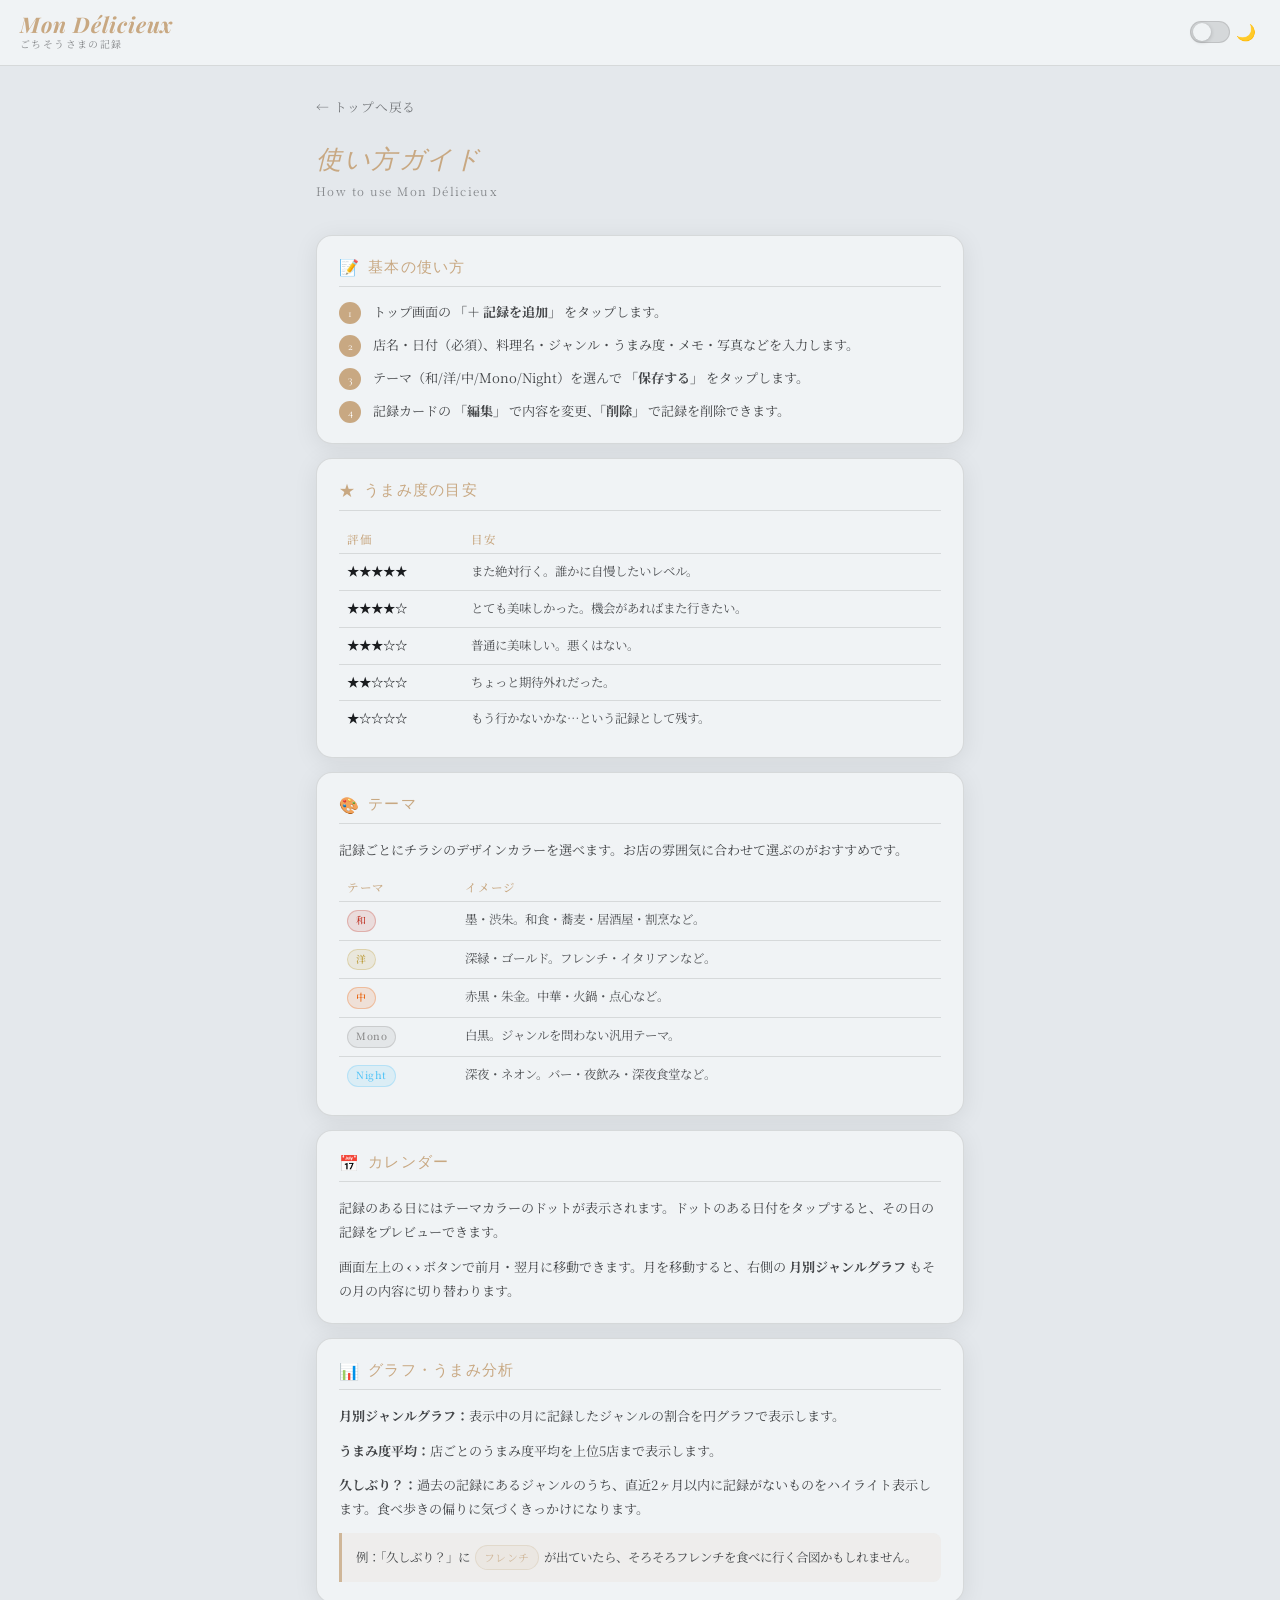
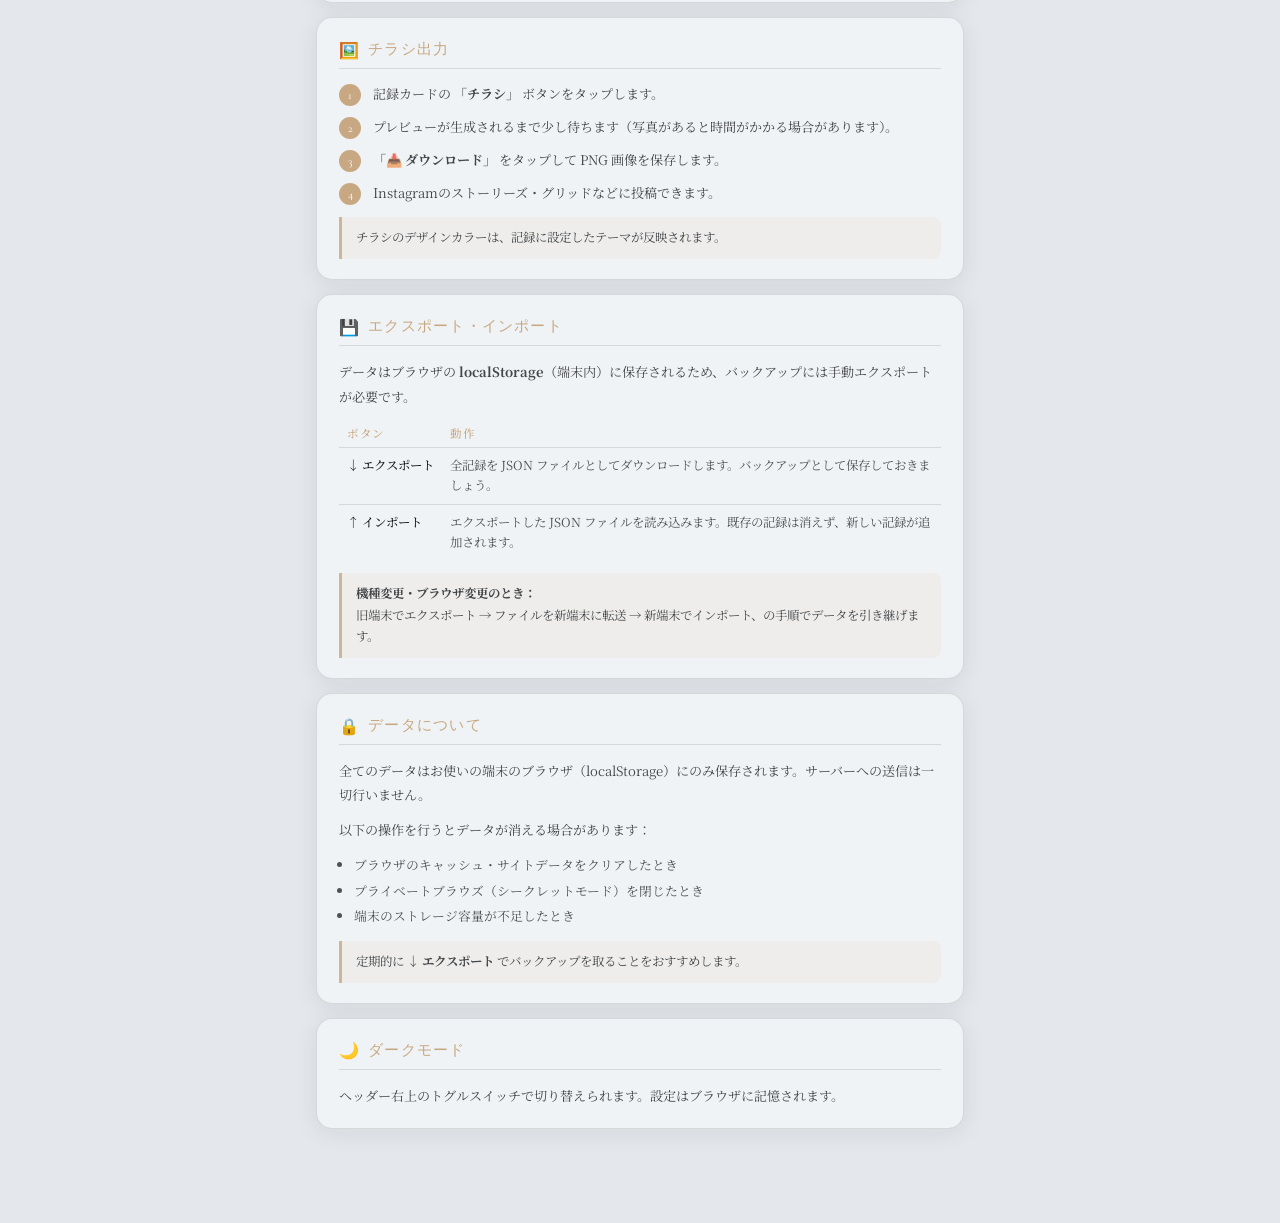
==== help.html @ e021557d "feat: ヘルプページ追加 + ヘッダーに「使い方」リンク help.html: 全機能の使い方ガイド（8セクション） index.html: ヘッダー右上に「使い方」リンク追加  Co-Autho" ====
<!DOCTYPE html>
<html lang="ja" data-theme="light">
<head>
  <meta charset="UTF-8">
  <meta name="viewport" content="width=device-width, initial-scale=1.0, maximum-scale=1.0">
  <title>使い方 — Mon Délicieux</title>
  <link rel="preconnect" href="https://fonts.googleapis.com">
  <link rel="preconnect" href="https://fonts.gstatic.com" crossorigin>
  <link href="https://fonts.googleapis.com/css2?family=Noto+Serif+JP:wght@300;400;500;700&family=Playfair+Display:ital,wght@0,400;0,700;1,400&family=Cormorant+Garamond:wght@300;400&display=swap" rel="stylesheet">
  <link rel="stylesheet" href="style.css">
  <style>
    .help-main {
      max-width: 680px;
      margin: 0 auto;
      padding: 28px 16px 80px;
    }

    .help-back {
      display: inline-flex;
      align-items: center;
      gap: 6px;
      font-size: 0.8rem;
      color: var(--text);
      opacity: 0.55;
      text-decoration: none;
      letter-spacing: 0.06em;
      margin-bottom: 24px;
      transition: opacity 0.2s;
    }

    .help-back:hover { opacity: 1; }

    .help-page-title {
      font-family: var(--font-display);
      font-size: 1.6rem;
      font-weight: 400;
      font-style: italic;
      color: var(--accent);
      letter-spacing: 0.06em;
      margin-bottom: 6px;
    }

    .help-page-sub {
      font-size: 0.72rem;
      color: var(--text);
      opacity: 0.45;
      letter-spacing: 0.12em;
      margin-bottom: 36px;
    }

    .help-section {
      background: var(--surface);
      border-radius: var(--radius);
      border: 1px solid var(--border);
      box-shadow: var(--shadow);
      padding: 20px 22px;
      margin-bottom: 14px;
      transition: background 0.2s;
    }

    .help-section-title {
      font-family: var(--font-display);
      font-size: 0.95rem;
      font-weight: 400;
      color: var(--accent);
      letter-spacing: 0.08em;
      margin-bottom: 14px;
      padding-bottom: 8px;
      border-bottom: 1px solid var(--border);
      display: flex;
      align-items: center;
      gap: 8px;
    }

    .help-section-icon {
      font-size: 1rem;
    }

    .help-p {
      font-size: 0.82rem;
      line-height: 1.85;
      color: var(--text);
      opacity: 0.8;
      margin-bottom: 10px;
    }

    .help-p:last-child { margin-bottom: 0; }

    .help-steps {
      list-style: none;
      display: flex;
      flex-direction: column;
      gap: 10px;
    }

    .help-step {
      display: flex;
      gap: 12px;
      align-items: flex-start;
    }

    .step-num {
      flex-shrink: 0;
      width: 22px;
      height: 22px;
      background: var(--accent);
      color: #fff;
      border-radius: 50%;
      display: flex;
      align-items: center;
      justify-content: center;
      font-family: var(--font-num);
      font-size: 0.72rem;
      margin-top: 1px;
    }

    .step-text {
      font-size: 0.82rem;
      line-height: 1.75;
      color: var(--text);
      opacity: 0.8;
    }

    .help-table {
      width: 100%;
      border-collapse: collapse;
      font-size: 0.78rem;
      margin-top: 4px;
    }

    .help-table th {
      text-align: left;
      font-weight: 500;
      color: var(--accent);
      padding: 6px 8px;
      border-bottom: 1px solid var(--border);
      letter-spacing: 0.06em;
      font-size: 0.72rem;
    }

    .help-table td {
      padding: 8px 8px;
      border-bottom: 1px solid var(--border);
      color: var(--text);
      opacity: 0.75;
      line-height: 1.6;
      vertical-align: top;
    }

    .help-table tr:last-child td { border-bottom: none; }

    .help-table td:first-child {
      font-weight: 500;
      opacity: 1;
      white-space: nowrap;
    }

    .help-badge {
      display: inline-block;
      font-size: 0.62rem;
      padding: 2px 8px;
      border-radius: 20px;
      letter-spacing: 0.06em;
      font-weight: 500;
      vertical-align: middle;
    }

    .help-note {
      background: rgba(200, 168, 130, 0.1);
      border-left: 3px solid var(--accent);
      border-radius: 0 var(--radius-sm) var(--radius-sm) 0;
      padding: 10px 14px;
      font-size: 0.78rem;
      line-height: 1.75;
      color: var(--text);
      opacity: 0.8;
      margin-top: 12px;
    }

    .help-tag {
      display: inline-block;
      background: rgba(200, 168, 130, 0.12);
      border: 1px solid rgba(200, 168, 130, 0.3);
      color: var(--accent);
      border-radius: 20px;
      padding: 2px 8px;
      font-size: 0.68rem;
      letter-spacing: 0.04em;
      margin: 2px;
    }
  </style>
</head>
<body>

  <!-- ヘッダー -->
  <header class="app-header">
    <div class="header-logo">
      <span class="logo-main">Mon Délicieux</span>
      <span class="logo-sub">ごちそうさまの記録</span>
    </div>
    <button class="dark-toggle" id="dark-toggle" aria-label="ダークモード切替">
      <span class="toggle-track"><span class="toggle-thumb"></span></span>
      <span class="toggle-icon" id="toggle-icon">🌙</span>
    </button>
  </header>

  <main class="help-main">

    <a href="index.html" class="help-back">← トップへ戻る</a>

    <h1 class="help-page-title">使い方ガイド</h1>
    <p class="help-page-sub">How to use Mon Délicieux</p>

    <!-- 基本の使い方 -->
    <div class="help-section">
      <h2 class="help-section-title">
        <span class="help-section-icon">📝</span> 基本の使い方
      </h2>
      <ol class="help-steps">
        <li class="help-step">
          <span class="step-num">1</span>
          <span class="step-text">トップ画面の <strong>「＋ 記録を追加」</strong> をタップします。</span>
        </li>
        <li class="help-step">
          <span class="step-num">2</span>
          <span class="step-text">店名・日付（必須）、料理名・ジャンル・うまみ度・メモ・写真などを入力します。</span>
        </li>
        <li class="help-step">
          <span class="step-num">3</span>
          <span class="step-text">テーマ（和/洋/中/Mono/Night）を選んで <strong>「保存する」</strong> をタップします。</span>
        </li>
        <li class="help-step">
          <span class="step-num">4</span>
          <span class="step-text">記録カードの <strong>「編集」</strong> で内容を変更、<strong>「削除」</strong> で記録を削除できます。</span>
        </li>
      </ol>
    </div>

    <!-- うまみ度 -->
    <div class="help-section">
      <h2 class="help-section-title">
        <span class="help-section-icon">★</span> うまみ度の目安
      </h2>
      <table class="help-table">
        <thead>
          <tr>
            <th>評価</th>
            <th>目安</th>
          </tr>
        </thead>
        <tbody>
          <tr>
            <td>★★★★★</td>
            <td>また絶対行く。誰かに自慢したいレベル。</td>
          </tr>
          <tr>
            <td>★★★★☆</td>
            <td>とても美味しかった。機会があればまた行きたい。</td>
          </tr>
          <tr>
            <td>★★★☆☆</td>
            <td>普通に美味しい。悪くはない。</td>
          </tr>
          <tr>
            <td>★★☆☆☆</td>
            <td>ちょっと期待外れだった。</td>
          </tr>
          <tr>
            <td>★☆☆☆☆</td>
            <td>もう行かないかな…という記録として残す。</td>
          </tr>
        </tbody>
      </table>
    </div>

    <!-- テーマ -->
    <div class="help-section">
      <h2 class="help-section-title">
        <span class="help-section-icon">🎨</span> テーマ
      </h2>
      <p class="help-p">記録ごとにチラシのデザインカラーを選べます。お店の雰囲気に合わせて選ぶのがおすすめです。</p>
      <table class="help-table">
        <thead>
          <tr><th>テーマ</th><th>イメージ</th></tr>
        </thead>
        <tbody>
          <tr>
            <td><span class="help-badge badge-wa">和</span></td>
            <td>墨・渋朱。和食・蕎麦・居酒屋・割烹など。</td>
          </tr>
          <tr>
            <td><span class="help-badge badge-yo">洋</span></td>
            <td>深緑・ゴールド。フレンチ・イタリアンなど。</td>
          </tr>
          <tr>
            <td><span class="help-badge badge-chu">中</span></td>
            <td>赤黒・朱金。中華・火鍋・点心など。</td>
          </tr>
          <tr>
            <td><span class="help-badge badge-mono">Mono</span></td>
            <td>白黒。ジャンルを問わない汎用テーマ。</td>
          </tr>
          <tr>
            <td><span class="help-badge badge-night">Night</span></td>
            <td>深夜・ネオン。バー・夜飲み・深夜食堂など。</td>
          </tr>
        </tbody>
      </table>
    </div>

    <!-- カレンダー -->
    <div class="help-section">
      <h2 class="help-section-title">
        <span class="help-section-icon">📅</span> カレンダー
      </h2>
      <p class="help-p">記録のある日にはテーマカラーのドットが表示されます。ドットのある日付をタップすると、その日の記録をプレビューできます。</p>
      <p class="help-p">画面左上の <strong>‹ ›</strong> ボタンで前月・翌月に移動できます。月を移動すると、右側の <strong>月別ジャンルグラフ</strong> もその月の内容に切り替わります。</p>
    </div>

    <!-- グラフ・分析 -->
    <div class="help-section">
      <h2 class="help-section-title">
        <span class="help-section-icon">📊</span> グラフ・うまみ分析
      </h2>
      <p class="help-p"><strong>月別ジャンルグラフ：</strong>表示中の月に記録したジャンルの割合を円グラフで表示します。</p>
      <p class="help-p"><strong>うまみ度平均：</strong>店ごとのうまみ度平均を上位5店まで表示します。</p>
      <p class="help-p"><strong>久しぶり？：</strong>過去の記録にあるジャンルのうち、直近2ヶ月以内に記録がないものをハイライト表示します。食べ歩きの偏りに気づくきっかけになります。</p>
      <div class="help-note">
        例：「久しぶり？」に <span class="help-tag">フレンチ</span> が出ていたら、そろそろフレンチを食べに行く合図かもしれません。
      </div>
    </div>

    <!-- チラシ出力 -->
    <div class="help-section">
      <h2 class="help-section-title">
        <span class="help-section-icon">🖼️</span> チラシ出力
      </h2>
      <ol class="help-steps">
        <li class="help-step">
          <span class="step-num">1</span>
          <span class="step-text">記録カードの <strong>「チラシ」</strong> ボタンをタップします。</span>
        </li>
        <li class="help-step">
          <span class="step-num">2</span>
          <span class="step-text">プレビューが生成されるまで少し待ちます（写真があると時間がかかる場合があります）。</span>
        </li>
        <li class="help-step">
          <span class="step-num">3</span>
          <span class="step-text"><strong>「📥 ダウンロード」</strong> をタップして PNG 画像を保存します。</span>
        </li>
        <li class="help-step">
          <span class="step-num">4</span>
          <span class="step-text">Instagramのストーリーズ・グリッドなどに投稿できます。</span>
        </li>
      </ol>
      <div class="help-note">
        チラシのデザインカラーは、記録に設定したテーマが反映されます。
      </div>
    </div>

    <!-- エクスポート・インポート -->
    <div class="help-section">
      <h2 class="help-section-title">
        <span class="help-section-icon">💾</span> エクスポート・インポート
      </h2>
      <p class="help-p">データはブラウザの <strong>localStorage</strong>（端末内）に保存されるため、バックアップには手動エクスポートが必要です。</p>
      <table class="help-table">
        <thead>
          <tr><th>ボタン</th><th>動作</th></tr>
        </thead>
        <tbody>
          <tr>
            <td>↓ エクスポート</td>
            <td>全記録を JSON ファイルとしてダウンロードします。バックアップとして保存しておきましょう。</td>
          </tr>
          <tr>
            <td>↑ インポート</td>
            <td>エクスポートした JSON ファイルを読み込みます。既存の記録は消えず、新しい記録が追加されます。</td>
          </tr>
        </tbody>
      </table>
      <div class="help-note">
        <strong>機種変更・ブラウザ変更のとき：</strong><br>
        旧端末でエクスポート → ファイルを新端末に転送 → 新端末でインポート、の手順でデータを引き継げます。
      </div>
    </div>

    <!-- データについて -->
    <div class="help-section">
      <h2 class="help-section-title">
        <span class="help-section-icon">🔒</span> データについて
      </h2>
      <p class="help-p">全てのデータはお使いの端末のブラウザ（localStorage）にのみ保存されます。サーバーへの送信は一切行いません。</p>
      <p class="help-p">以下の操作を行うとデータが消える場合があります：</p>
      <ul style="font-size:0.8rem;line-height:2;padding-left:1.2em;color:var(--text);opacity:0.75;margin-bottom:8px">
        <li>ブラウザのキャッシュ・サイトデータをクリアしたとき</li>
        <li>プライベートブラウズ（シークレットモード）を閉じたとき</li>
        <li>端末のストレージ容量が不足したとき</li>
      </ul>
      <div class="help-note">
        定期的に <strong>↓ エクスポート</strong> でバックアップを取ることをおすすめします。
      </div>
    </div>

    <!-- ダークモード -->
    <div class="help-section">
      <h2 class="help-section-title">
        <span class="help-section-icon">🌙</span> ダークモード
      </h2>
      <p class="help-p">ヘッダー右上のトグルスイッチで切り替えられます。設定はブラウザに記憶されます。</p>
    </div>

  </main>

  <script>
    (function () {
      const THEME_KEY = 'mondelicieux_theme';
      function applyTheme(mode) {
        document.documentElement.dataset.theme = mode;
        document.getElementById('toggle-icon').textContent = mode === 'dark' ? '☀️' : '🌙';
        localStorage.setItem(THEME_KEY, mode);
      }
      applyTheme(localStorage.getItem(THEME_KEY) || 'light');
      document.getElementById('dark-toggle').addEventListener('click', () => {
        const current = document.documentElement.dataset.theme || 'light';
        applyTheme(current === 'light' ? 'dark' : 'light');
      });
    })();
  </script>

</body>
</html>
---- style.css ----
/* ============================================================
   Mon Délicieux — style.css
   ============================================================ */

/* === Reset & Base === */
*, *::before, *::after {
  box-sizing: border-box;
  margin: 0;
  padding: 0;
}

:root {
  --bg:       #e4e8ec;
  --surface:  #f0f3f5;
  --text:     #1a1c1f;
  --accent:   #c8a882;
  --border:   rgba(26, 28, 31, 0.12);
  --shadow:   0 4px 24px rgba(26, 28, 31, 0.08);
  --radius:   16px;
  --radius-sm: 8px;
  --font-body:    'Noto Serif JP', 'Hiragino Mincho ProN', serif;
  --font-display: 'Playfair Display', Georgia, serif;
  --font-num:     'Cormorant Garamond', Georgia, serif;
  --transition:   0.2s ease;
}

[data-theme="dark"] {
  --bg:       #1a1c1f;
  --surface:  #23262a;
  --text:     #e4e8ec;
  --accent:   #c8a882;
  --border:   rgba(228, 232, 236, 0.12);
  --shadow:   0 4px 24px rgba(0, 0, 0, 0.32);
}

html {
  scroll-behavior: smooth;
}

body {
  font-family: var(--font-body);
  background: var(--bg);
  color: var(--text);
  min-height: 100vh;
  transition: background var(--transition), color var(--transition);
  -webkit-font-smoothing: antialiased;
  -moz-osx-font-smoothing: grayscale;
}

/* === Header === */
.app-header {
  position: sticky;
  top: 0;
  z-index: 100;
  display: flex;
  align-items: center;
  justify-content: space-between;
  padding: 14px 20px;
  background: var(--surface);
  border-bottom: 1px solid var(--border);
  backdrop-filter: blur(12px);
  -webkit-backdrop-filter: blur(12px);
  transition: background var(--transition);
}

.header-logo {
  display: flex;
  flex-direction: column;
  gap: 1px;
}

.logo-main {
  font-family: var(--font-display);
  font-size: 1.35rem;
  font-weight: 700;
  letter-spacing: 0.04em;
  color: var(--accent);
  line-height: 1;
  font-style: italic;
}

.logo-sub {
  font-size: 0.62rem;
  letter-spacing: 0.14em;
  color: var(--text);
  opacity: 0.5;
}

/* === Dark Mode Toggle === */
.dark-toggle {
  display: flex;
  align-items: center;
  gap: 6px;
  background: none;
  border: none;
  cursor: pointer;
  padding: 4px;
}

.toggle-track {
  display: inline-flex;
  align-items: center;
  width: 40px;
  height: 22px;
  background: var(--border);
  border-radius: 11px;
  padding: 2px;
  transition: background var(--transition);
  border: 1px solid var(--border);
}

[data-theme="dark"] .toggle-track {
  background: var(--accent);
}

.toggle-thumb {
  width: 18px;
  height: 18px;
  background: var(--surface);
  border-radius: 50%;
  transition: transform var(--transition);
  box-shadow: 0 1px 4px rgba(0, 0, 0, 0.2);
}

[data-theme="dark"] .toggle-thumb {
  transform: translateX(18px);
}

.toggle-icon {
  font-size: 1rem;
}

/* === Main === */
.app-main {
  max-width: 760px;
  margin: 0 auto;
  padding: 20px 16px 80px;
}

/* === CTA Bar === */
.cta-bar {
  display: flex;
  align-items: center;
  justify-content: space-between;
  margin-bottom: 20px;
  gap: 12px;
  flex-wrap: wrap;
}

.data-actions {
  display: flex;
  gap: 8px;
}

/* === Buttons === */
.btn-primary {
  background: var(--accent);
  color: #fff;
  border: none;
  border-radius: var(--radius-sm);
  padding: 11px 22px;
  font-family: var(--font-body);
  font-size: 0.88rem;
  cursor: pointer;
  letter-spacing: 0.06em;
  font-weight: 500;
  transition: opacity var(--transition), transform var(--transition);
}

.btn-primary:hover  { opacity: 0.88; transform: translateY(-1px); }
.btn-primary:active { transform: translateY(0); opacity: 1; }

.btn-ghost {
  background: transparent;
  color: var(--text);
  border: 1px solid var(--border);
  border-radius: var(--radius-sm);
  padding: 8px 14px;
  font-family: var(--font-body);
  font-size: 0.8rem;
  cursor: pointer;
  letter-spacing: 0.04em;
  transition: background var(--transition);
}

.btn-ghost:hover { background: var(--border); }

.btn-danger {
  background: #c0392b;
  color: #fff;
  border: none;
  border-radius: var(--radius-sm);
  padding: 11px 22px;
  font-family: var(--font-body);
  font-size: 0.88rem;
  cursor: pointer;
  letter-spacing: 0.04em;
  transition: opacity var(--transition);
}

.btn-danger:hover { opacity: 0.85; }

/* === Bento Grid === */
.bento-grid {
  display: grid;
  grid-template-columns: 1fr 1fr;
  gap: 14px;
  margin-bottom: 28px;
}

.bento-card {
  background: var(--surface);
  border-radius: var(--radius);
  padding: 16px;
  border: 1px solid var(--border);
  box-shadow: var(--shadow);
  transition: background var(--transition);
}

.calendar-card { grid-column: 1; grid-row: 1 / 3; }
.chart-card    { grid-column: 2; grid-row: 1; }
.analysis-card { grid-column: 2; grid-row: 2; }

.card-title {
  font-family: var(--font-display);
  font-size: 0.88rem;
  font-weight: 400;
  letter-spacing: 0.08em;
  color: var(--accent);
  margin-bottom: 12px;
}

/* === Calendar === */
.calendar-nav {
  display: flex;
  align-items: center;
  justify-content: space-between;
  margin-bottom: 10px;
}

.cal-title {
  font-family: var(--font-num);
  font-size: 0.95rem;
  letter-spacing: 0.06em;
}

.cal-btn {
  background: none;
  border: none;
  font-size: 1.2rem;
  cursor: pointer;
  color: var(--text);
  padding: 4px 8px;
  border-radius: 4px;
  line-height: 1;
  transition: background var(--transition);
}

.cal-btn:hover { background: var(--border); }

.cal-weekdays {
  display: grid;
  grid-template-columns: repeat(7, 1fr);
  text-align: center;
  font-size: 0.62rem;
  color: var(--text);
  opacity: 0.45;
  margin-bottom: 4px;
  letter-spacing: 0.02em;
}

.cal-grid {
  display: grid;
  grid-template-columns: repeat(7, 1fr);
  gap: 2px;
}

.cal-day {
  aspect-ratio: 1;
  display: flex;
  flex-direction: column;
  align-items: center;
  justify-content: center;
  font-size: 0.68rem;
  border-radius: 6px;
  position: relative;
  font-family: var(--font-num);
  transition: background var(--transition);
}

.cal-day.has-record {
  cursor: pointer;
  font-weight: 700;
}

.cal-day.has-record:hover {
  background: var(--border);
}

.cal-day.today {
  background: var(--accent);
  color: #fff;
  border-radius: 50%;
}

.cal-day.today:hover {
  background: var(--accent);
  opacity: 0.88;
}

.cal-dot {
  width: 5px;
  height: 5px;
  border-radius: 50%;
  margin-top: 1px;
  flex-shrink: 0;
}

.cal-day.empty {
  opacity: 0;
  pointer-events: none;
}

.cal-preview {
  margin-top: 10px;
  background: var(--bg);
  border-radius: var(--radius-sm);
  padding: 10px 12px;
  font-size: 0.72rem;
  border: 1px solid var(--border);
  line-height: 1.6;
}

/* === Chart === */
.chart-wrap {
  position: relative;
  height: 130px;
  display: flex;
  align-items: center;
  justify-content: center;
}

.chart-wrap canvas {
  max-height: 130px;
}

.no-data-msg {
  text-align: center;
  font-size: 0.72rem;
  color: var(--text);
  opacity: 0.4;
  padding: 16px 0;
}

/* === Analysis === */
.avg-scores {
  margin-bottom: 12px;
}

.avg-score-item {
  display: flex;
  justify-content: space-between;
  align-items: center;
  font-size: 0.7rem;
  padding: 4px 0;
  border-bottom: 1px solid var(--border);
}

.avg-score-item:last-child {
  border-bottom: none;
}

.avg-score-name {
  overflow: hidden;
  text-overflow: ellipsis;
  white-space: nowrap;
  max-width: 110px;
}

.avg-score-val {
  font-family: var(--font-num);
  font-size: 0.9rem;
  color: var(--accent);
  flex-shrink: 0;
}

.missing-label {
  font-size: 0.6rem;
  color: var(--text);
  opacity: 0.45;
  letter-spacing: 0.1em;
  text-transform: uppercase;
  margin-bottom: 5px;
}

.missing-tags {
  display: flex;
  flex-wrap: wrap;
  gap: 4px;
}

.missing-tag {
  background: rgba(200, 168, 130, 0.12);
  border: 1px solid rgba(200, 168, 130, 0.3);
  color: var(--accent);
  border-radius: 20px;
  padding: 2px 8px;
  font-size: 0.62rem;
  letter-spacing: 0.06em;
}

/* === Records Section === */
.records-section {
  margin-top: 4px;
}

.section-title {
  font-family: var(--font-display);
  font-size: 1.05rem;
  font-weight: 400;
  letter-spacing: 0.1em;
  color: var(--accent);
  margin-bottom: 14px;
  padding-bottom: 8px;
  border-bottom: 1px solid var(--border);
}

.records-list {
  display: flex;
  flex-direction: column;
  gap: 12px;
}

.records-empty {
  text-align: center;
  padding: 48px 20px;
  color: var(--text);
  opacity: 0.38;
  font-size: 0.85rem;
  line-height: 2;
}

/* === Record Card === */
.record-card {
  background: var(--surface);
  border-radius: var(--radius);
  border: 1px solid var(--border);
  box-shadow: var(--shadow);
  overflow: hidden;
  display: flex;
  transition: transform var(--transition), box-shadow var(--transition);
}

.record-card:hover {
  transform: translateY(-2px);
  box-shadow: 0 8px 32px rgba(26, 28, 31, 0.13);
}

.record-card-img {
  width: 96px;
  min-height: 96px;
  object-fit: cover;
  flex-shrink: 0;
}

.record-card-img-placeholder {
  width: 96px;
  min-height: 96px;
  background: var(--border);
  display: flex;
  align-items: center;
  justify-content: center;
  font-size: 1.8rem;
  flex-shrink: 0;
  opacity: 0.4;
}

.record-card-body {
  flex: 1;
  padding: 12px 14px;
  display: flex;
  flex-direction: column;
  gap: 4px;
  min-width: 0;
}

.record-shop {
  font-size: 0.95rem;
  font-weight: 700;
  letter-spacing: 0.02em;
  line-height: 1.3;
  white-space: nowrap;
  overflow: hidden;
  text-overflow: ellipsis;
}

.record-dish {
  font-size: 0.76rem;
  color: var(--text);
  opacity: 0.6;
  letter-spacing: 0.02em;
  white-space: nowrap;
  overflow: hidden;
  text-overflow: ellipsis;
}

.record-meta {
  display: flex;
  align-items: center;
  gap: 7px;
  flex-wrap: wrap;
  margin-top: 2px;
}

.record-date {
  font-family: var(--font-num);
  font-size: 0.7rem;
  color: var(--text);
  opacity: 0.45;
  letter-spacing: 0.04em;
}

.record-stars {
  font-size: 0.72rem;
  letter-spacing: 0.5px;
}

.record-theme-badge {
  font-size: 0.58rem;
  padding: 2px 6px;
  border-radius: 20px;
  letter-spacing: 0.08em;
  font-weight: 500;
}

.badge-wa    { background: rgba(192, 57, 43, 0.12); color: #c0392b; border: 1px solid rgba(192, 57, 43, 0.28); }
.badge-yo    { background: rgba(184, 150, 46, 0.12); color: #b8962e; border: 1px solid rgba(184, 150, 46, 0.28); }
.badge-chu   { background: rgba(232, 93, 4, 0.12);  color: #e85d04; border: 1px solid rgba(232, 93, 4, 0.28); }
.badge-mono  { background: rgba(136, 136, 136, 0.12); color: #888; border: 1px solid rgba(136, 136, 136, 0.28); }
.badge-night { background: rgba(79, 195, 247, 0.12); color: #4fc3f7; border: 1px solid rgba(79, 195, 247, 0.28); }

.record-memo {
  font-size: 0.7rem;
  color: var(--text);
  opacity: 0.55;
  line-height: 1.55;
  display: -webkit-box;
  -webkit-line-clamp: 2;
  -webkit-box-orient: vertical;
  overflow: hidden;
}

.record-actions {
  display: flex;
  gap: 6px;
  margin-top: 4px;
}

.btn-action {
  background: transparent;
  border: 1px solid var(--border);
  border-radius: 20px;
  padding: 3px 10px;
  font-size: 0.62rem;
  cursor: pointer;
  color: var(--text);
  font-family: var(--font-body);
  letter-spacing: 0.06em;
  transition: background var(--transition);
}

.btn-action:hover { background: var(--border); }

.btn-action.del {
  color: #c0392b;
  border-color: rgba(192, 57, 43, 0.3);
}

.btn-action.del:hover {
  background: rgba(192, 57, 43, 0.1);
}

/* === Modal === */
.modal {
  position: fixed;
  inset: 0;
  z-index: 200;
  display: flex;
  align-items: flex-end;
  justify-content: center;
}

.modal.hidden { display: none !important; }

.modal-overlay {
  position: absolute;
  inset: 0;
  background: rgba(0, 0, 0, 0.48);
  backdrop-filter: blur(4px);
  -webkit-backdrop-filter: blur(4px);
}

.modal-panel {
  position: relative;
  z-index: 1;
  width: 100%;
  max-width: 560px;
  max-height: 92vh;
  overflow-y: auto;
  border-radius: var(--radius) var(--radius) 0 0;
  padding: 20px 20px 28px;
  background: var(--surface);
  border: 1px solid var(--border);
  border-bottom: none;
  animation: slideUp 0.22s ease;
  -webkit-overflow-scrolling: touch;
}

@keyframes slideUp {
  from { transform: translateY(32px); opacity: 0; }
  to   { transform: translateY(0);    opacity: 1; }
}

.glass {
  background: rgba(240, 243, 245, 0.94);
  backdrop-filter: blur(20px);
  -webkit-backdrop-filter: blur(20px);
}

[data-theme="dark"] .glass {
  background: rgba(35, 38, 42, 0.94);
}

.modal-header {
  display: flex;
  align-items: center;
  justify-content: space-between;
  margin-bottom: 18px;
}

.modal-title {
  font-family: var(--font-display);
  font-size: 1.05rem;
  font-weight: 400;
  letter-spacing: 0.07em;
  color: var(--accent);
}

.modal-close {
  background: none;
  border: none;
  font-size: 1.4rem;
  cursor: pointer;
  color: var(--text);
  opacity: 0.4;
  padding: 2px 8px;
  border-radius: 4px;
  line-height: 1;
  transition: opacity var(--transition);
}

.modal-close:hover { opacity: 0.9; }

/* === Form === */
.record-form {
  display: flex;
  flex-direction: column;
  gap: 14px;
}

.form-row {
  display: grid;
  grid-template-columns: 1fr 1fr;
  gap: 12px;
}

.form-group {
  display: flex;
  flex-direction: column;
  gap: 5px;
}

.form-label {
  font-size: 0.7rem;
  letter-spacing: 0.1em;
  color: var(--text);
  opacity: 0.6;
}

.required { color: var(--accent); }

.form-input {
  background: var(--bg);
  border: 1px solid var(--border);
  border-radius: var(--radius-sm);
  padding: 9px 12px;
  font-family: var(--font-body);
  font-size: 0.88rem;
  color: var(--text);
  outline: none;
  width: 100%;
  transition: border-color var(--transition), background var(--transition);
  appearance: none;
  -webkit-appearance: none;
}

.form-input:focus {
  border-color: var(--accent);
}

.form-textarea {
  resize: vertical;
  min-height: 72px;
  line-height: 1.6;
}

select.form-input {
  background-image: url("data:image/svg+xml,%3Csvg xmlns='http://www.w3.org/2000/svg' width='12' height='8' viewBox='0 0 12 8'%3E%3Cpath d='M1 1l5 5 5-5' stroke='%23c8a882' stroke-width='1.5' fill='none' stroke-linecap='round'/%3E%3C/svg%3E");
  background-repeat: no-repeat;
  background-position: right 12px center;
  padding-right: 32px;
  cursor: pointer;
}

/* === Star Rating === */
.star-selector {
  display: flex;
  gap: 6px;
  cursor: pointer;
  padding: 4px 0;
}

.star-btn {
  font-size: 1.5rem;
  color: var(--border);
  transition: color var(--transition), transform var(--transition);
  user-select: none;
  line-height: 1;
}

.star-btn.active { color: var(--accent); }
.star-btn:hover  { transform: scale(1.18); color: var(--accent); }

/* === Theme Selector === */
.theme-selector {
  display: flex;
  gap: 6px;
  flex-wrap: wrap;
}

.theme-opt {
  display: flex;
  align-items: center;
  gap: 4px;
  padding: 5px 12px;
  border-radius: 20px;
  font-size: 0.74rem;
  cursor: pointer;
  border: 1px solid var(--border);
  transition: border-color var(--transition), background var(--transition);
  letter-spacing: 0.06em;
  user-select: none;
}

.theme-opt input[type="radio"] { display: none; }

.theme-opt.selected {
  border-color: var(--accent);
  background: rgba(200, 168, 130, 0.14);
}

/* === Image Upload === */
.image-upload-label {
  display: inline-flex;
  align-items: center;
  gap: 6px;
  padding: 8px 14px;
  background: var(--bg);
  border: 1px dashed var(--border);
  border-radius: var(--radius-sm);
  cursor: pointer;
  font-size: 0.8rem;
  color: var(--text);
  opacity: 0.7;
  transition: border-color var(--transition), opacity var(--transition);
}

.image-upload-label:hover {
  border-color: var(--accent);
  opacity: 1;
}

.image-preview-wrap {
  margin-top: 8px;
  border-radius: var(--radius-sm);
  overflow: hidden;
}

.image-preview-wrap img {
  width: 100%;
  max-height: 160px;
  object-fit: cover;
  display: block;
  border-radius: var(--radius-sm);
}

/* === Form Actions === */
.form-actions {
  display: flex;
  gap: 10px;
  justify-content: flex-end;
  padding-top: 4px;
}

/* === Flyer Modal === */
.flyer-panel {
  max-width: 420px;
  align-self: center;
  border-radius: var(--radius);
  border-bottom: 1px solid var(--border);
}

.flyer-preview-container {
  display: flex;
  justify-content: center;
  align-items: center;
  max-height: 55vh;
  overflow: auto;
  margin: 14px 0;
  min-height: 80px;
}

.flyer-preview-container img {
  max-width: 100%;
  border-radius: var(--radius-sm);
  box-shadow: var(--shadow);
}

.flyer-loading {
  font-size: 0.8rem;
  color: var(--text);
  opacity: 0.4;
  letter-spacing: 0.08em;
}

/* === Delete Modal === */
.delete-panel {
  max-width: 320px;
  align-self: center;
  border-radius: var(--radius);
  border-bottom: 1px solid var(--border);
  text-align: center;
  padding: 28px 24px;
}

.delete-msg {
  font-size: 0.8rem;
  color: var(--text);
  opacity: 0.5;
  margin: 10px 0 22px;
}

/* === Flyer Render (Hidden) === */
.flyer-render {
  position: fixed;
  left: -9999px;
  top: 0;
  width: 540px;
  pointer-events: none;
  z-index: -1;
}

/* === Utilities === */
.hidden { display: none !important; }

/* === Responsive === */
@media (max-width: 580px) {
  .bento-grid {
    grid-template-columns: 1fr;
  }
  .calendar-card { grid-column: 1; grid-row: 1; }
  .chart-card    { grid-column: 1; grid-row: 2; }
  .analysis-card { grid-column: 1; grid-row: 3; }

  .form-row {
    grid-template-columns: 1fr;
  }

  .logo-main { font-size: 1.15rem; }
}

@media (min-width: 581px) {
  .modal { align-items: center; }

  .modal-panel {
    border-radius: var(--radius);
    border-bottom: 1px solid var(--border);
    max-height: 88vh;
  }
}
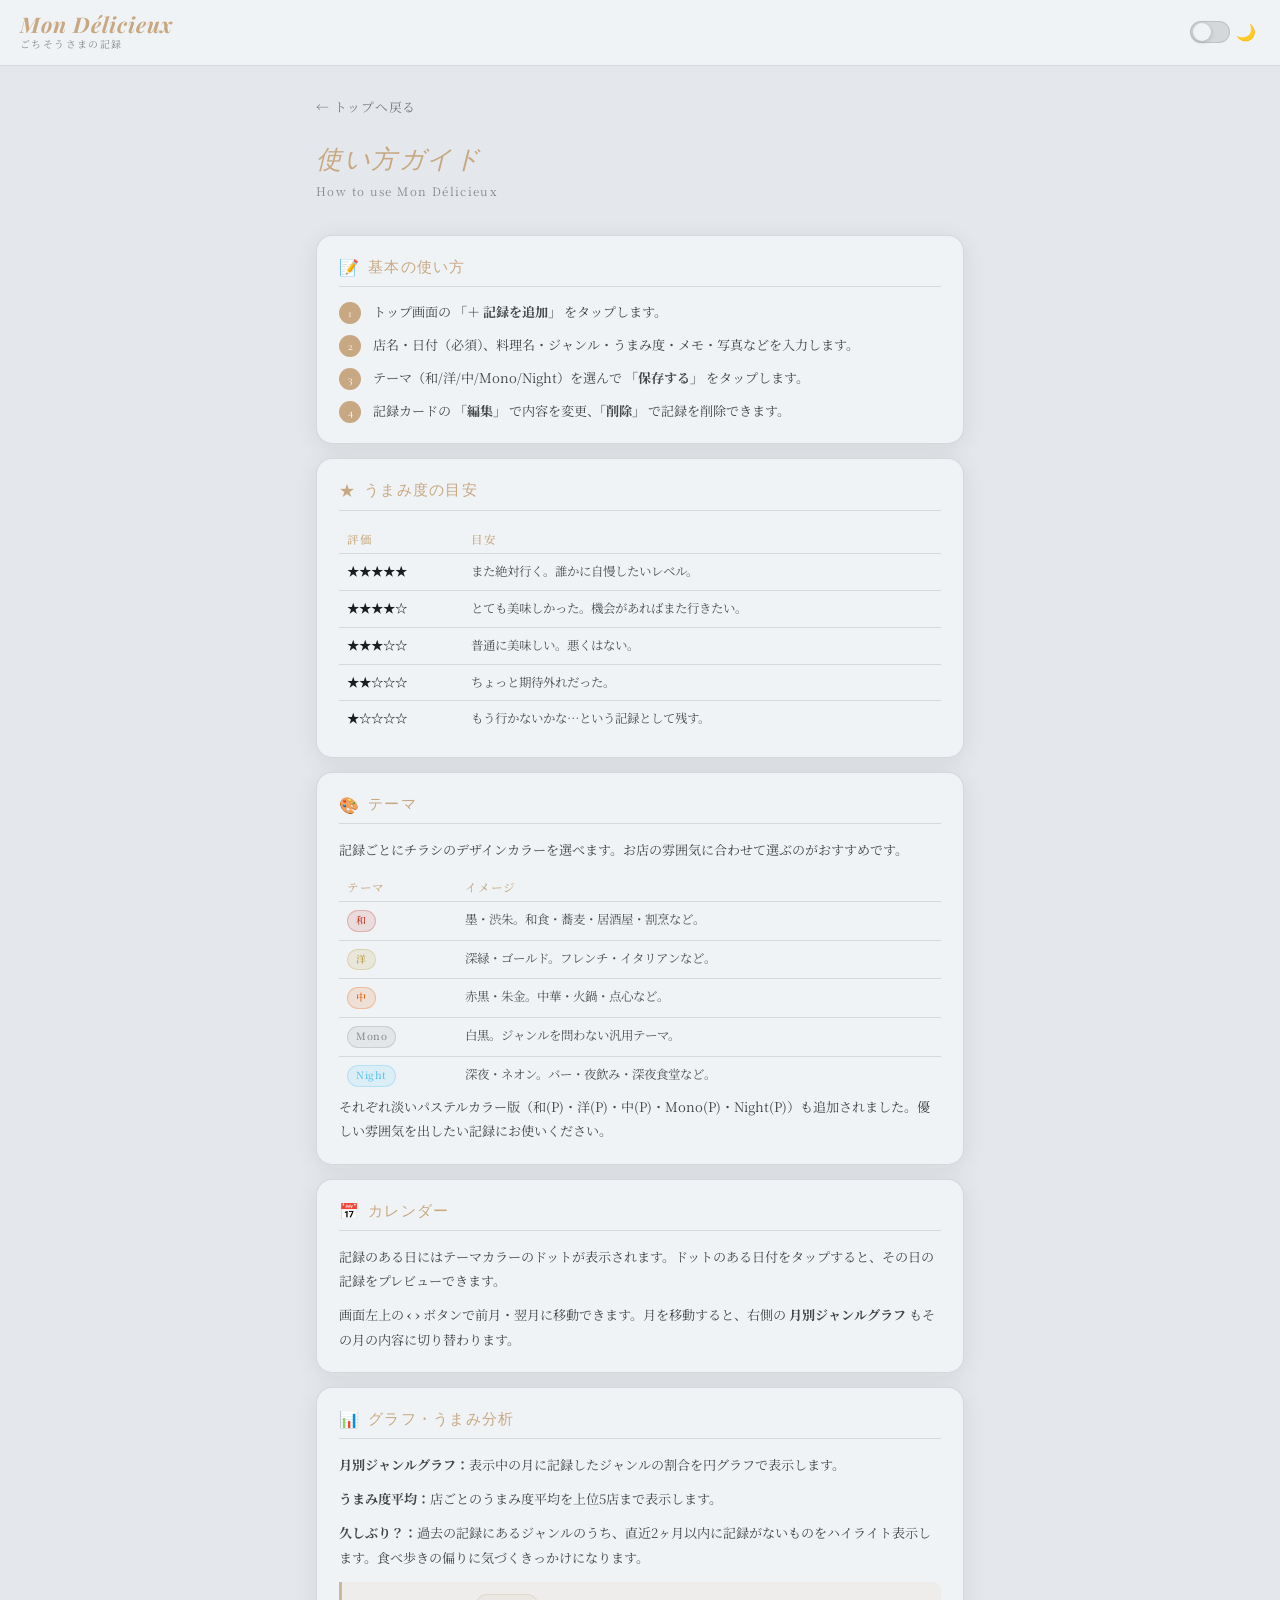
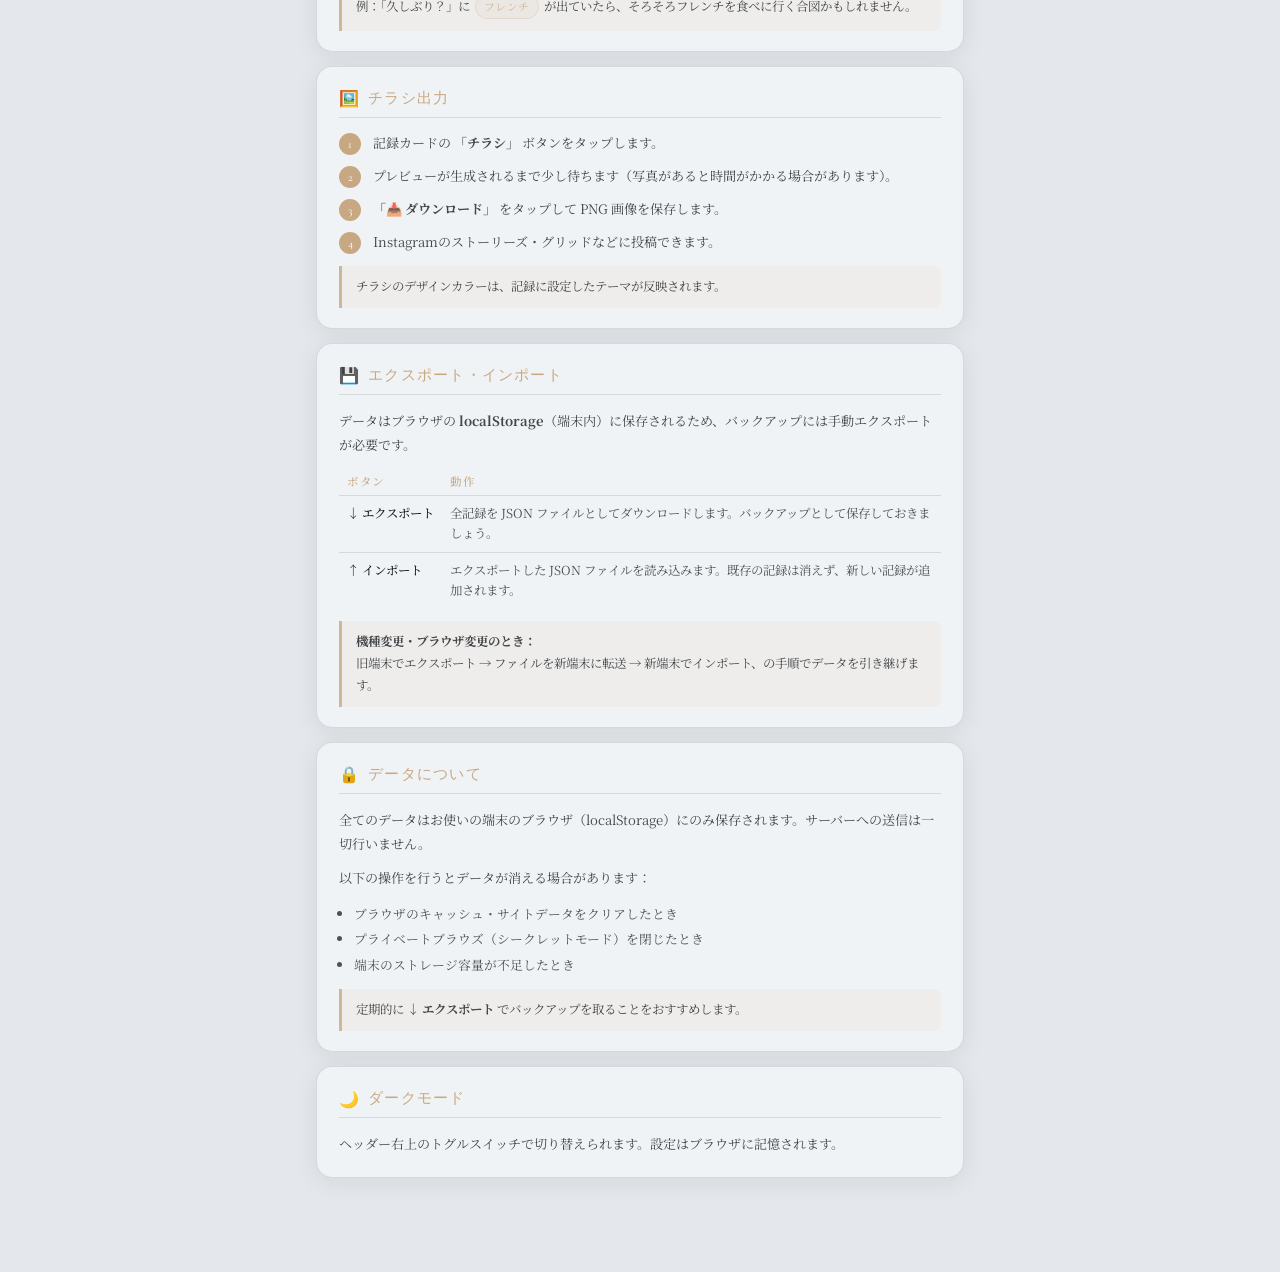
==== commit b29ea93d: "docs: 使い方ページにパステルカラーテーマ5種を追記" ====
--- a/help.html
+++ b/help.html
@@ -306,6 +306,7 @@
           </tr>
         </tbody>
       </table>
+      <p class="help-p">それぞれ淡いパステルカラー版（和(P)・洋(P)・中(P)・Mono(P)・Night(P)）も追加されました。優しい雰囲気を出したい記録にお使いください。</p>
     </div>
 
     <!-- カレンダー -->
--- a/style.css
+++ b/style.css
@@ -86,6 +86,99 @@
   opacity: 0.5;
 }
 
+/* === PWA Install Button === */
+.btn-pwa-install {
+  display: inline-flex;
+  align-items: center;
+  gap: 5px;
+  padding: 6px 12px;
+  background: var(--accent);
+  color: #fff;
+  border: none;
+  border-radius: 20px;
+  font-family: var(--font-body);
+  font-size: 0.75rem;
+  letter-spacing: 0.06em;
+  cursor: pointer;
+  transition: opacity var(--transition), transform var(--transition);
+}
+
+.btn-pwa-install:hover  { opacity: 0.85; transform: translateY(-1px); }
+.btn-pwa-install:active { transform: translateY(0); }
+
+/* === iOS PWA Banner === */
+.ios-pwa-banner {
+  position: fixed;
+  bottom: 0;
+  left: 0;
+  right: 0;
+  z-index: 9000;
+  padding: 0 16px 16px;
+  transform: translateY(110%);
+  transition: transform 0.35s cubic-bezier(0.34, 1.56, 0.64, 1);
+}
+
+.ios-pwa-banner.show {
+  transform: translateY(0);
+}
+
+.ios-pwa-inner {
+  display: flex;
+  align-items: center;
+  justify-content: space-between;
+  gap: 12px;
+  background: var(--surface);
+  border: 1px solid var(--border);
+  border-radius: var(--radius);
+  padding: 14px 16px;
+  box-shadow: 0 -4px 32px rgba(0,0,0,0.15);
+}
+
+.ios-pwa-text {
+  display: flex;
+  flex-direction: column;
+  gap: 4px;
+}
+
+.ios-pwa-title {
+  font-size: 0.84rem;
+  font-weight: 500;
+  color: var(--text);
+  letter-spacing: 0.04em;
+}
+
+.ios-pwa-desc {
+  font-size: 0.75rem;
+  color: var(--text);
+  opacity: 0.6;
+  letter-spacing: 0.03em;
+}
+
+.ios-pwa-close {
+  background: none;
+  border: none;
+  font-size: 1.1rem;
+  color: var(--text);
+  opacity: 0.4;
+  cursor: pointer;
+  padding: 4px 8px;
+  flex-shrink: 0;
+}
+
+.ios-pwa-arrow {
+  text-align: center;
+  font-size: 0.65rem;
+  color: var(--accent);
+  margin-top: 4px;
+  letter-spacing: 0.2em;
+  animation: bounce-arrow 1.4s ease-in-out infinite;
+}
+
+@keyframes bounce-arrow {
+  0%, 100% { transform: translateY(0); }
+  50%       { transform: translateY(4px); }
+}
+
 /* === Dark Mode Toggle === */
 .dark-toggle {
   display: flex;
@@ -200,6 +293,84 @@
 
 .btn-danger:hover { opacity: 0.85; }
 
+/* === Share Bar === */
+.share-bar {
+  display: flex;
+  align-items: center;
+  justify-content: flex-end;
+  gap: 8px;
+  margin-bottom: 20px;
+  flex-wrap: wrap;
+}
+
+.share-label {
+  font-size: 0.72rem;
+  letter-spacing: 0.1em;
+  color: var(--text);
+  opacity: 0.45;
+  margin-right: 4px;
+}
+
+.share-icon-btn {
+  display: inline-flex;
+  align-items: center;
+  justify-content: center;
+  width: 34px;
+  height: 34px;
+  border-radius: 50%;
+  cursor: pointer;
+  text-decoration: none;
+  border: none;
+  transition: opacity var(--transition), transform var(--transition);
+  flex-shrink: 0;
+}
+
+.share-icon-btn:hover  { opacity: 0.8; transform: translateY(-2px); }
+.share-icon-btn:active { transform: translateY(0); opacity: 1; }
+
+.share-x {
+  background: #000;
+  color: #fff;
+}
+
+[data-theme="dark"] .share-x {
+  background: #e4e8ec;
+  color: #000;
+}
+
+.share-line {
+  background: #06c755;
+  color: #fff;
+}
+
+.share-copy {
+  background: var(--border);
+  color: var(--text);
+}
+
+.share-toast {
+  position: fixed;
+  bottom: 32px;
+  left: 50%;
+  transform: translateX(-50%) translateY(20px);
+  background: var(--text);
+  color: var(--bg);
+  padding: 10px 22px;
+  border-radius: 24px;
+  font-size: 0.82rem;
+  letter-spacing: 0.06em;
+  opacity: 0;
+  pointer-events: none;
+  transition: opacity 0.25s ease, transform 0.25s ease;
+  z-index: 9999;
+  white-space: nowrap;
+}
+
+.share-toast.show {
+  opacity: 1;
+  transform: translateX(-50%) translateY(0);
+}
+
 /* === Bento Grid === */
 .bento-grid {
   display: grid;
@@ -538,6 +709,11 @@
 .badge-chu   { background: rgba(232, 93, 4, 0.12);  color: #e85d04; border: 1px solid rgba(232, 93, 4, 0.28); }
 .badge-mono  { background: rgba(136, 136, 136, 0.12); color: #888; border: 1px solid rgba(136, 136, 136, 0.28); }
 .badge-night { background: rgba(79, 195, 247, 0.12); color: #4fc3f7; border: 1px solid rgba(79, 195, 247, 0.28); }
+.badge-wa-pastel    { background: rgba(192, 57, 43, 0.10);  color: #c0392b; border: 1px solid rgba(192, 57, 43, 0.24); }
+.badge-yo-pastel    { background: rgba(138, 122, 30, 0.10); color: #8a7a1e; border: 1px solid rgba(138, 122, 30, 0.24); }
+.badge-chu-pastel   { background: rgba(194, 78, 0, 0.10);   color: #c24e00; border: 1px solid rgba(194, 78, 0, 0.24); }
+.badge-mono-pastel  { background: rgba(85, 85, 85, 0.10);   color: #555;    border: 1px solid rgba(85, 85, 85, 0.24); }
+.badge-night-pastel { background: rgba(47, 111, 168, 0.10); color: #2f6fa8; border: 1px solid rgba(47, 111, 168, 0.24); }
 
 .record-memo {
   font-size: 0.7rem;
@@ -714,6 +890,19 @@
   line-height: 1.6;
 }
 
+.memo-counter {
+  align-self: flex-end;
+  font-size: 0.68rem;
+  color: var(--text);
+  opacity: 0.4;
+  letter-spacing: 0.03em;
+}
+
+.memo-counter.is-over {
+  color: #c0392b;
+  opacity: 0.85;
+}
+
 select.form-input {
   background-image: url("data:image/svg+xml,%3Csvg xmlns='http://www.w3.org/2000/svg' width='12' height='8' viewBox='0 0 12 8'%3E%3Cpath d='M1 1l5 5 5-5' stroke='%23c8a882' stroke-width='1.5' fill='none' stroke-linecap='round'/%3E%3C/svg%3E");
   background-repeat: no-repeat;
@@ -746,6 +935,10 @@
   display: flex;
   gap: 6px;
   flex-wrap: wrap;
+}
+
+.theme-selector + .theme-selector {
+  margin-top: 6px;
 }
 
 .theme-opt {
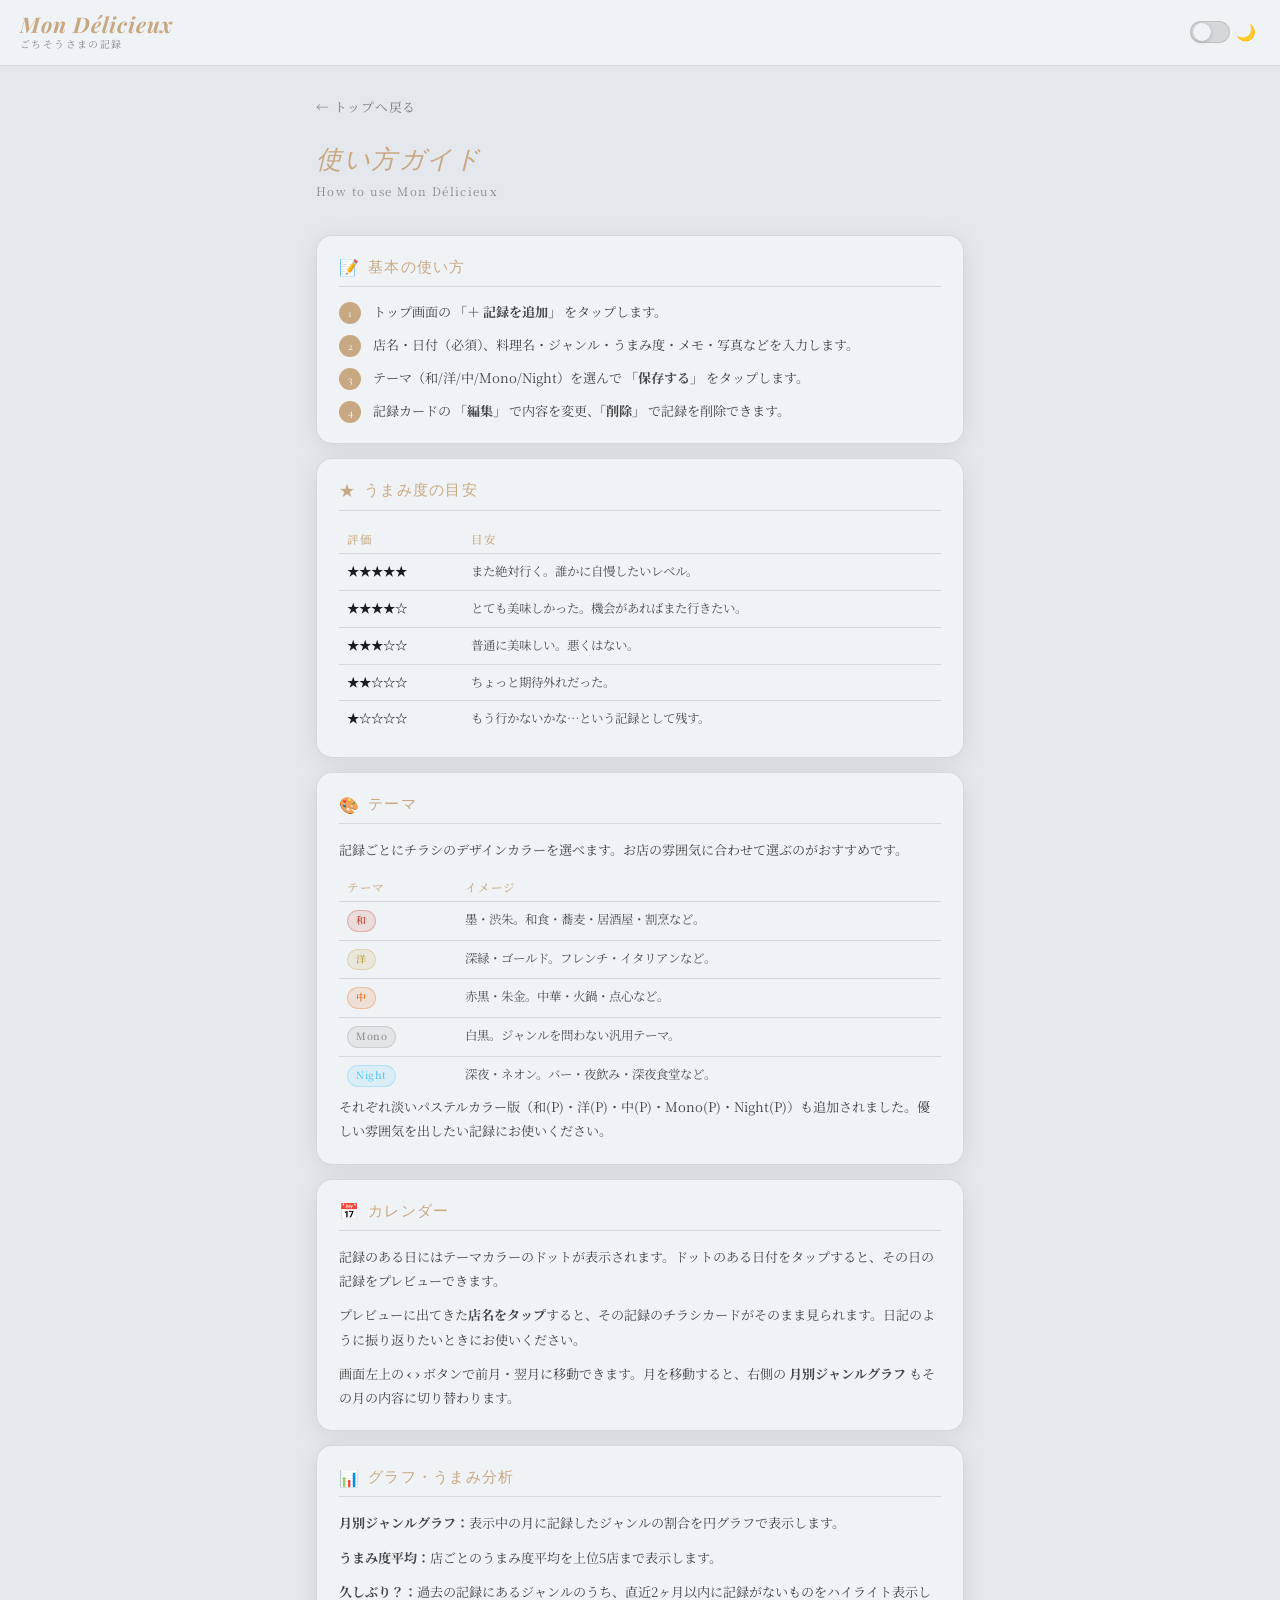
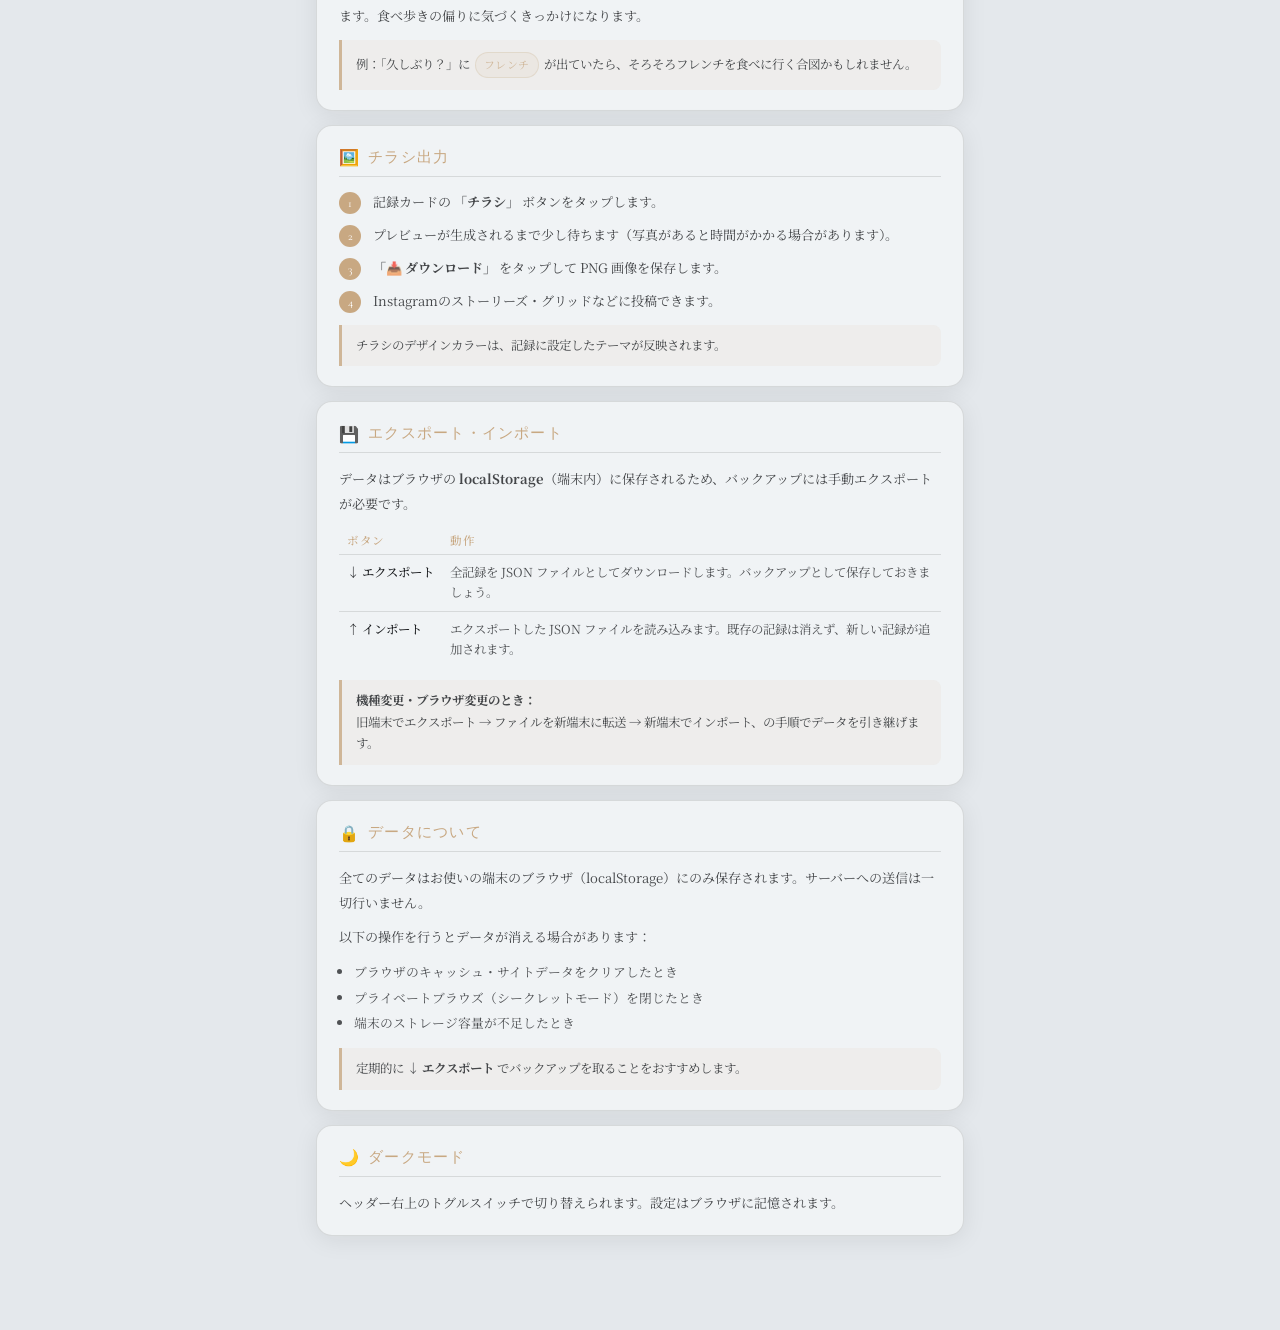
==== commit 28e0a8d9: "docs: 使い方ページに店名タップでチラシカード表示できる旨を追記" ====
--- a/help.html
+++ b/help.html
@@ -315,6 +315,7 @@
         <span class="help-section-icon">📅</span> カレンダー
       </h2>
       <p class="help-p">記録のある日にはテーマカラーのドットが表示されます。ドットのある日付をタップすると、その日の記録をプレビューできます。</p>
+      <p class="help-p">プレビューに出てきた<strong>店名をタップ</strong>すると、その記録のチラシカードがそのまま見られます。日記のように振り返りたいときにお使いください。</p>
       <p class="help-p">画面左上の <strong>‹ ›</strong> ボタンで前月・翌月に移動できます。月を移動すると、右側の <strong>月別ジャンルグラフ</strong> もその月の内容に切り替わります。</p>
     </div>
 
--- a/style.css
+++ b/style.css
@@ -1027,6 +1027,14 @@
   max-width: 100%;
   border-radius: var(--radius-sm);
   box-shadow: var(--shadow);
+  animation: flyerPop 0.55s cubic-bezier(0.22, 1.4, 0.36, 1);
+}
+
+@keyframes flyerPop {
+  0%   { transform: scale(0.6); opacity: 0; }
+  60%  { transform: scale(1.05); opacity: 1; }
+  80%  { transform: scale(0.98); }
+  100% { transform: scale(1); }
 }
 
 .flyer-loading {
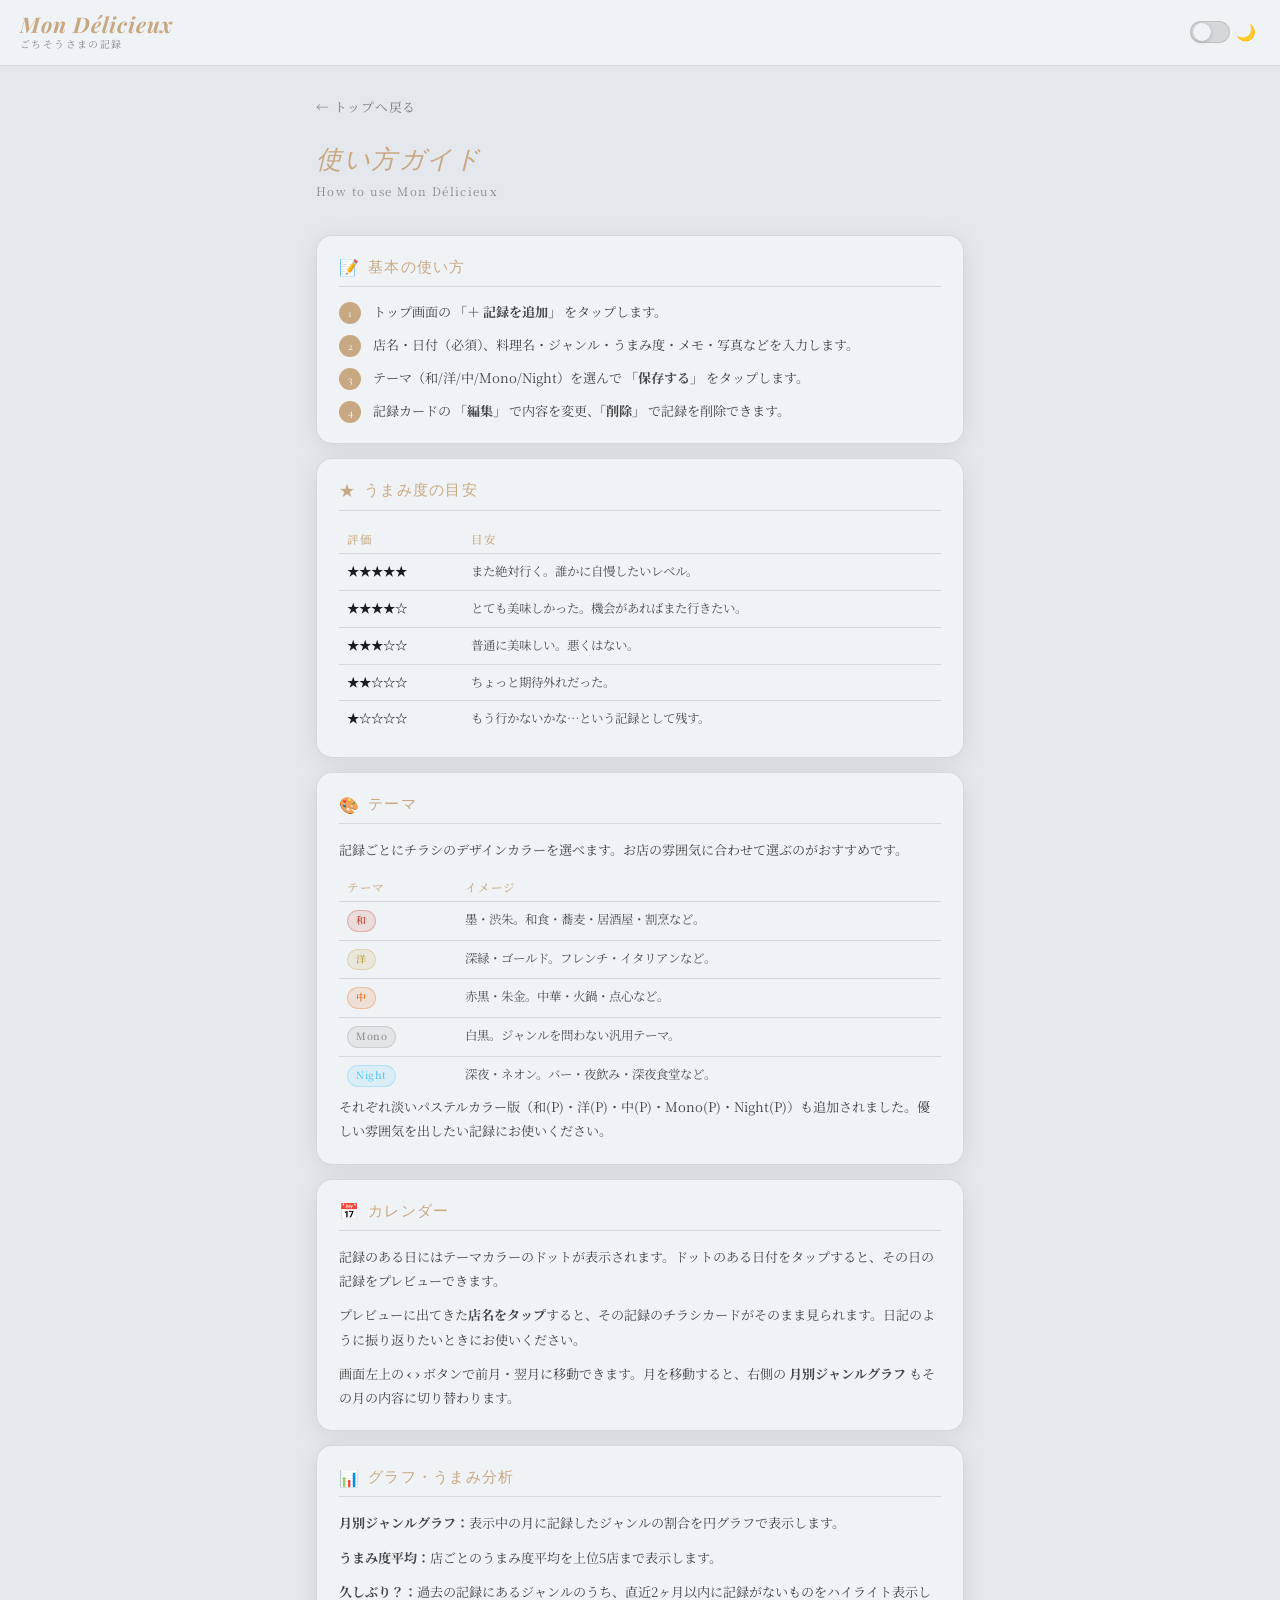
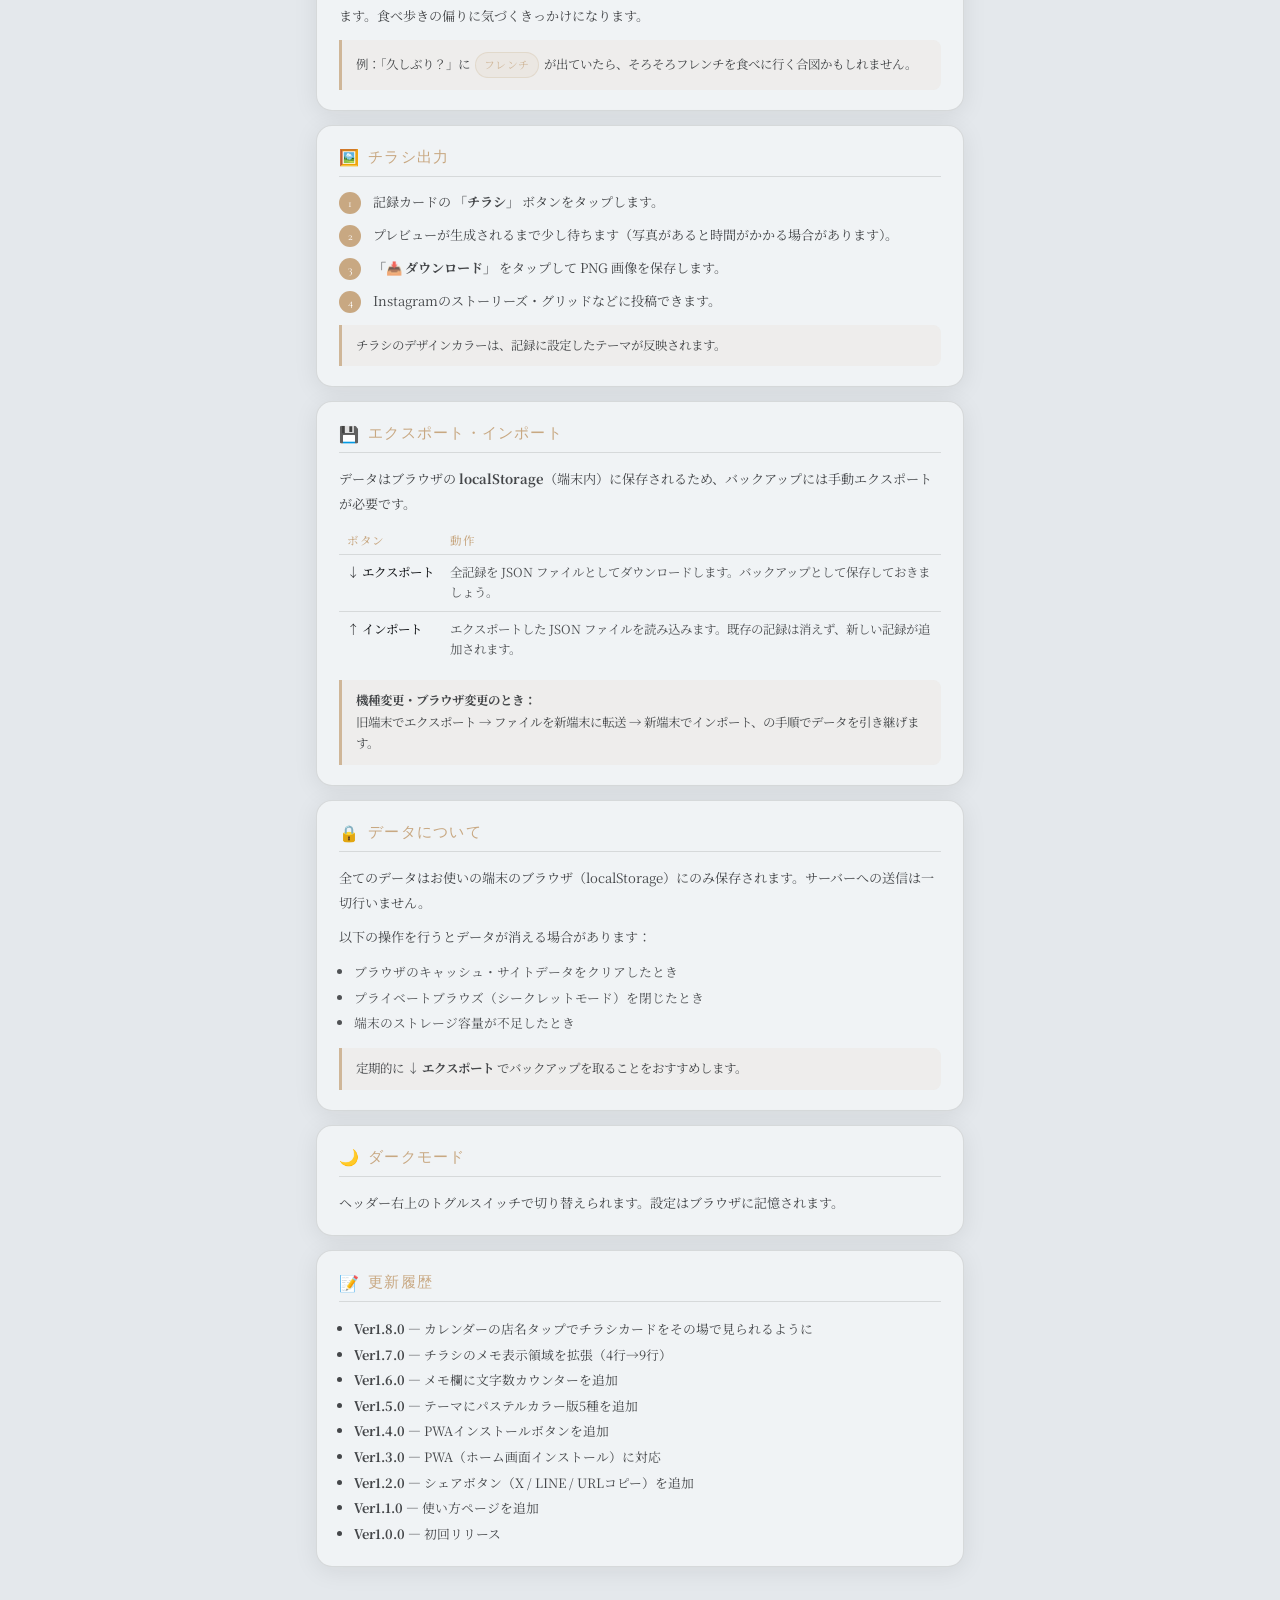
==== commit 18041001: "feat: バージョン表示（Ver1.8.0）とヘルプページに更新履歴セクションを追加 git logをsemver換算（feat=minor, fix=patch）し1.0.0〜1.8.0を採番" ====
--- a/help.html
+++ b/help.html
@@ -412,6 +412,24 @@
       <p class="help-p">ヘッダー右上のトグルスイッチで切り替えられます。設定はブラウザに記憶されます。</p>
     </div>
 
+    <!-- 更新履歴 -->
+    <div class="help-section">
+      <h2 class="help-section-title">
+        <span class="help-section-icon">📝</span> 更新履歴
+      </h2>
+      <ul style="font-size:0.8rem;line-height:2;padding-left:1.2em;color:var(--text);opacity:0.8">
+        <li><strong>Ver1.8.0</strong> — カレンダーの店名タップでチラシカードをその場で見られるように</li>
+        <li><strong>Ver1.7.0</strong> — チラシのメモ表示領域を拡張（4行→9行）</li>
+        <li><strong>Ver1.6.0</strong> — メモ欄に文字数カウンターを追加</li>
+        <li><strong>Ver1.5.0</strong> — テーマにパステルカラー版5種を追加</li>
+        <li><strong>Ver1.4.0</strong> — PWAインストールボタンを追加</li>
+        <li><strong>Ver1.3.0</strong> — PWA（ホーム画面インストール）に対応</li>
+        <li><strong>Ver1.2.0</strong> — シェアボタン（X / LINE / URLコピー）を追加</li>
+        <li><strong>Ver1.1.0</strong> — 使い方ページを追加</li>
+        <li><strong>Ver1.0.0</strong> — 初回リリース</li>
+      </ul>
+    </div>
+
   </main>
 
   <script>
--- a/style.css
+++ b/style.css
@@ -77,6 +77,17 @@
   color: var(--accent);
   line-height: 1;
   font-style: italic;
+}
+
+.logo-version {
+  font-family: var(--font-body);
+  font-size: 0.6rem;
+  font-weight: 400;
+  font-style: normal;
+  letter-spacing: 0.03em;
+  opacity: 0.4;
+  vertical-align: middle;
+  margin-left: 2px;
 }
 
 .logo-sub {
